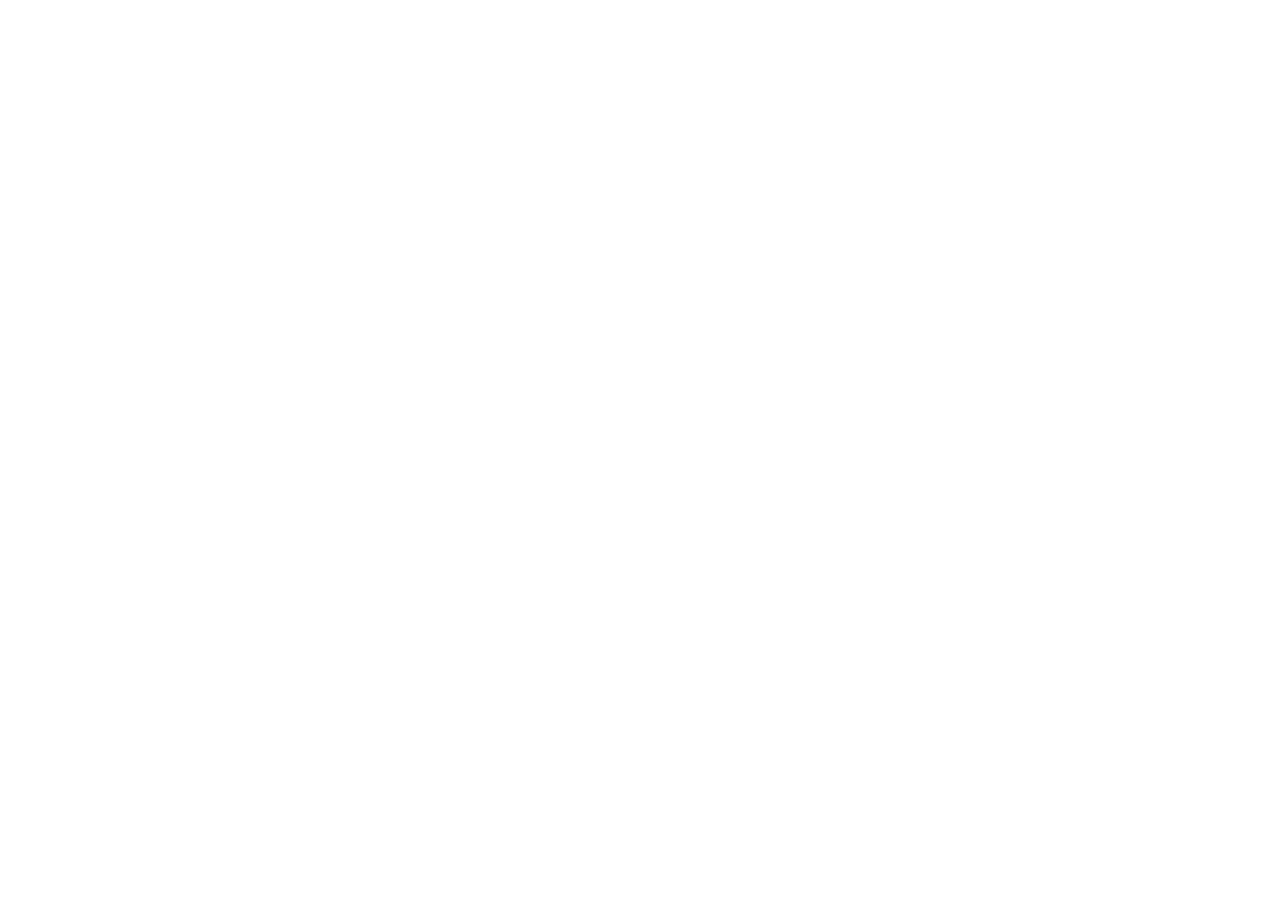
==== index.html @ 8ea15171 "Ajout squelette html" ====
<!DOCTYPE html>
<html lang="en">
<head>
    <meta charset="UTF-8">
    <meta http-equiv="X-UA-Compatible" content="IE=edge">
    <meta name="viewport" content="width=device-width, initial-scale=1.0">
    <title>Document</title>
</head>
<body>
    
</body>
</html>
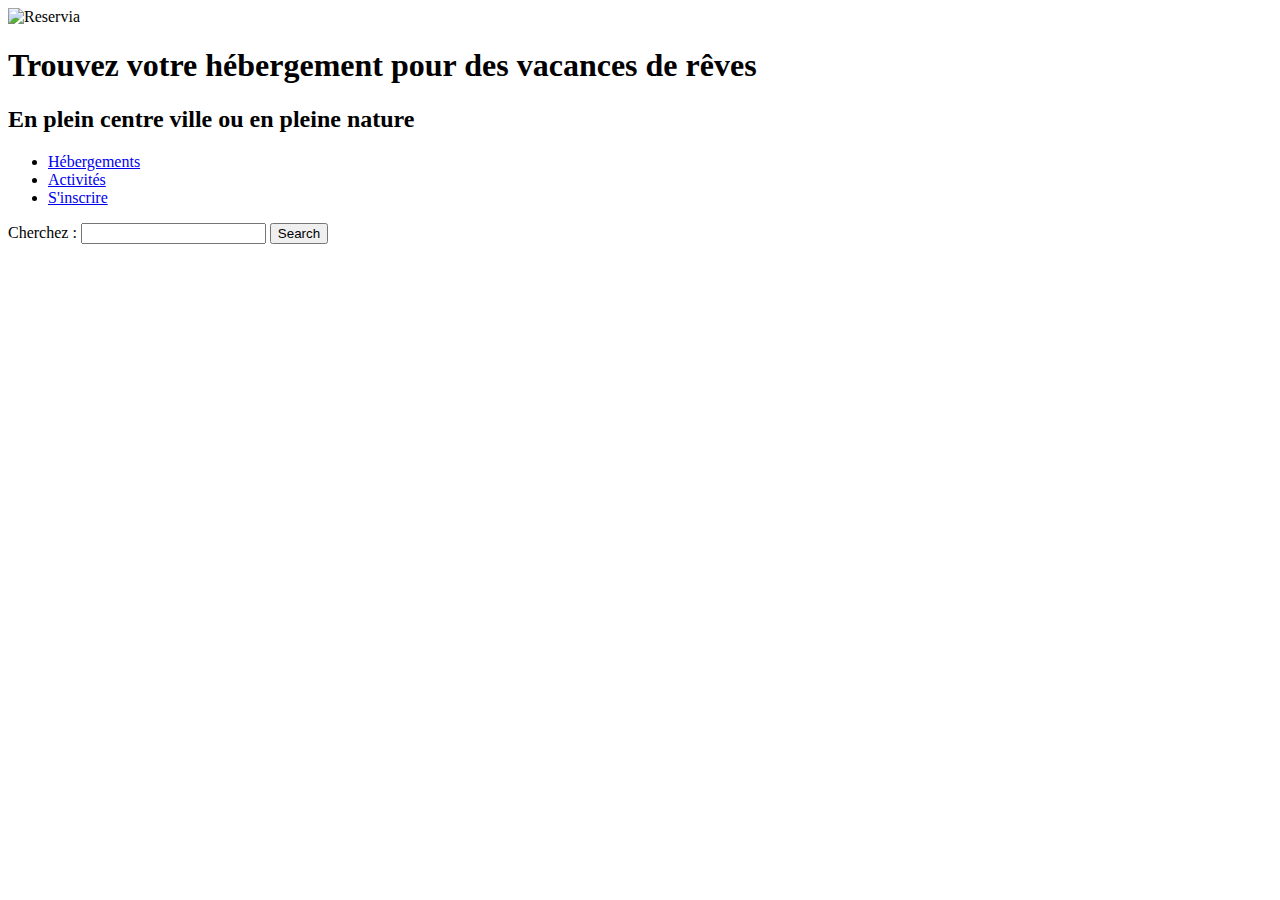
==== commit 345afbac: "Début html reservia" ====
--- a/index.html
+++ b/index.html
@@ -4,9 +4,30 @@
     <meta charset="UTF-8">
     <meta http-equiv="X-UA-Compatible" content="IE=edge">
     <meta name="viewport" content="width=device-width, initial-scale=1.0">
-    <title>Document</title>
+    <title>Reservia, des hébergements sur mesure !</title>
 </head>
 <body>
+    <div id="block page"></div>
+    <header>
+        <div id="logo"></div>
+        <img src="Reservia2.png" alt="Reservia" /></div>
+     <h1>Trouvez votre hébergement pour des vacances de rêves</h1>
     
+     <h2>En plein centre ville ou en pleine nature</h2> 
+    <nav>
+<ul>
+    <li><a href="#">Hébergements</a></li>
+    <li><a href="#">Activités</a></li>
+    <li><a href="#">S'inscrire</a></li>
+</ul>
+    </nav>
+    <label for="site-search">Cherchez :</label>
+<input type="search" id="site-search" name="q"
+       aria-label="rechercher dans le contenu du site">
+
+<button>Search</button>
+
+    </header>
+
 </body>
 </html>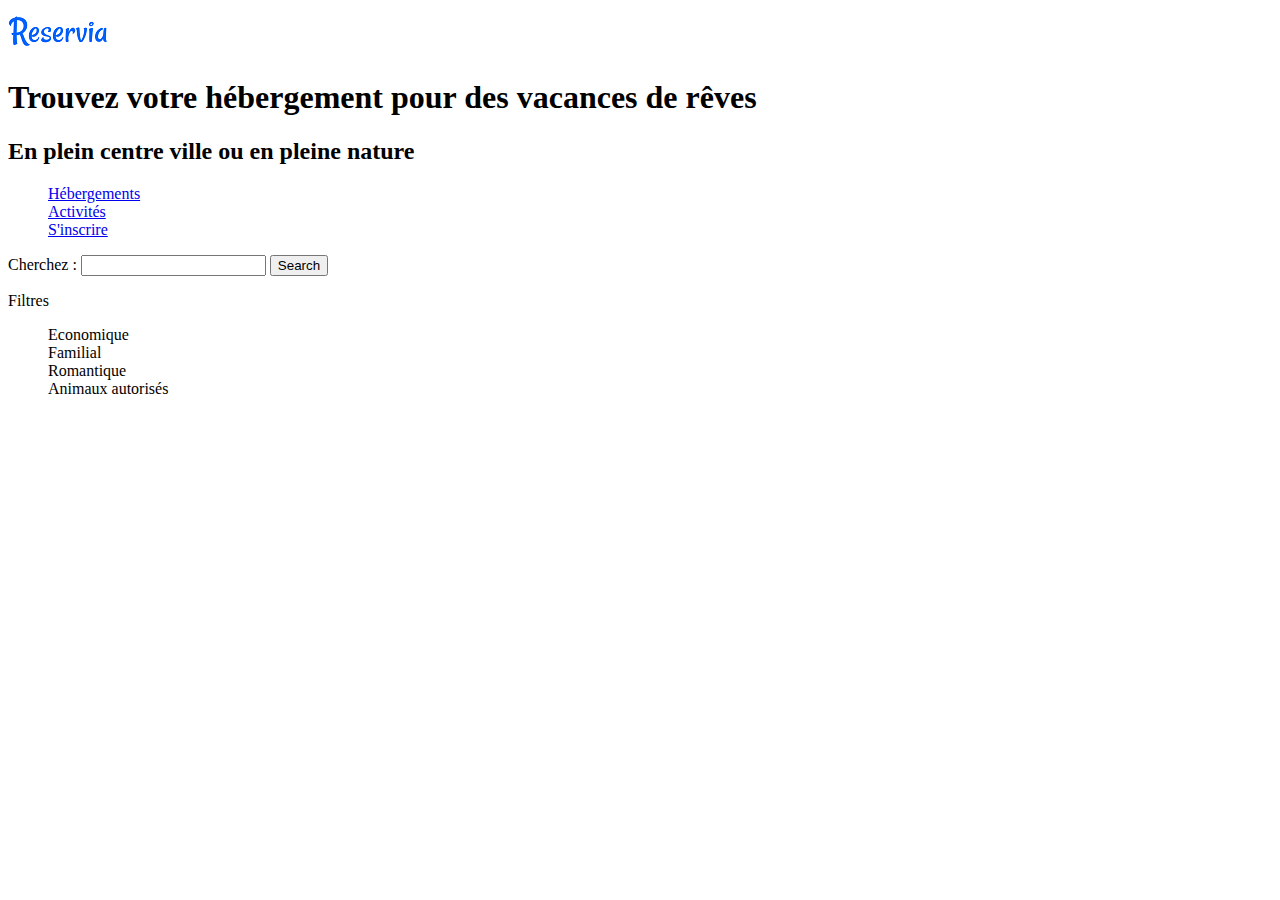
==== commit 35d66f4e: "Changement" ====
--- a/index.html
+++ b/index.html
@@ -4,12 +4,13 @@
     <meta charset="UTF-8">
     <meta http-equiv="X-UA-Compatible" content="IE=edge">
     <meta name="viewport" content="width=device-width, initial-scale=1.0">
+    <link rel="stylesheet" href="index.css" />
     <title>Reservia, des hébergements sur mesure !</title>
 </head>
 <body>
     <div id="block page"></div>
     <header>
-        <div id="logo"></div>
+        <div id="logo">
         <img src="Reservia2.png" alt="Reservia" /></div>
      <h1>Trouvez votre hébergement pour des vacances de rêves</h1>
     
@@ -20,12 +21,26 @@
     <li><a href="#">Activités</a></li>
     <li><a href="#">S'inscrire</a></li>
 </ul>
-    </nav>
+    <p></nav>
     <label for="site-search">Cherchez :</label>
 <input type="search" id="site-search" name="q"
        aria-label="rechercher dans le contenu du site">
+       <button>Search</button>
+    </nav></p>
+<div>
+<p><div id="filtres" >
 
-<button>Search</button>
+<p>Filtres 
+    <ul>
+        <li>Economique</li>
+        <li>Familial</li>
+        <li>Romantique</li>
+        <li>Animaux autorisés</li>
+    </ul>  
+
+
+
+
 
     </header>
 
--- a/index.css
+++ b/index.css
@@ -0,0 +1,3 @@
+ul {
+    list-style-type : none;
+  }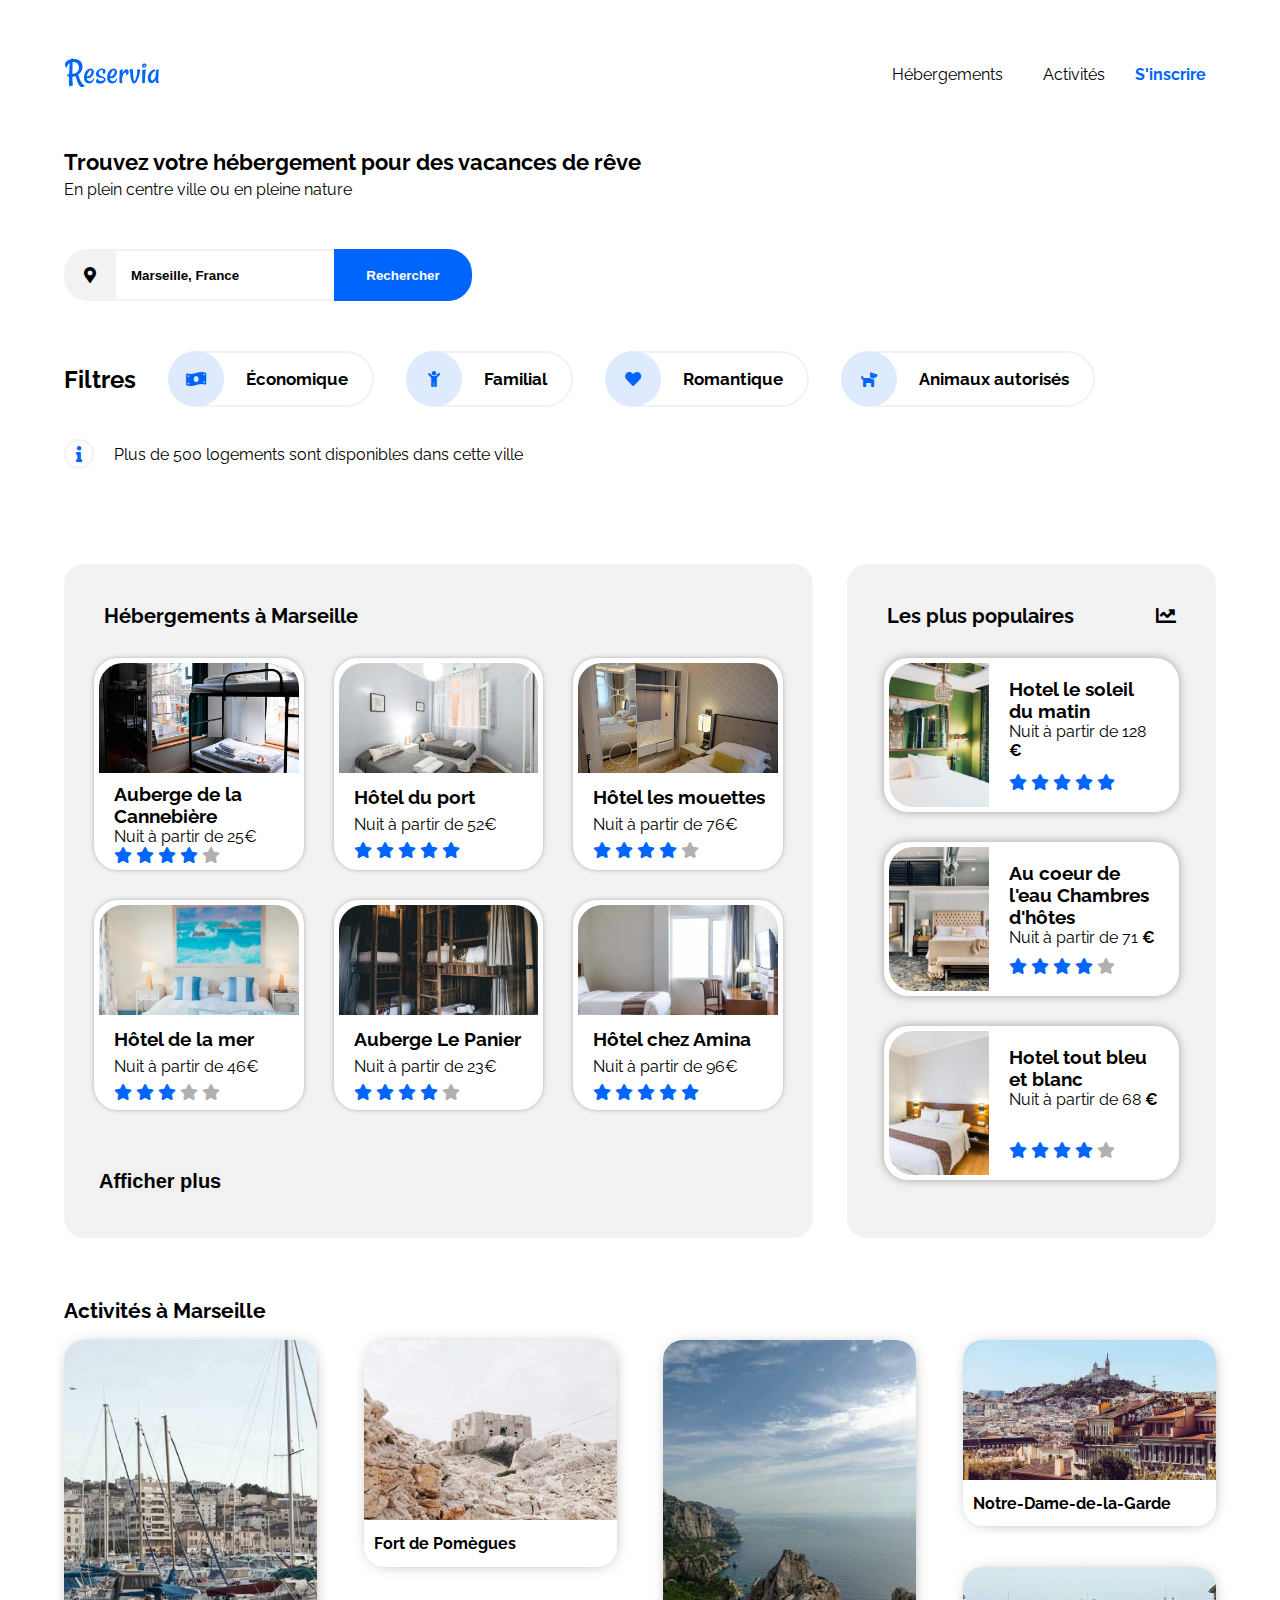
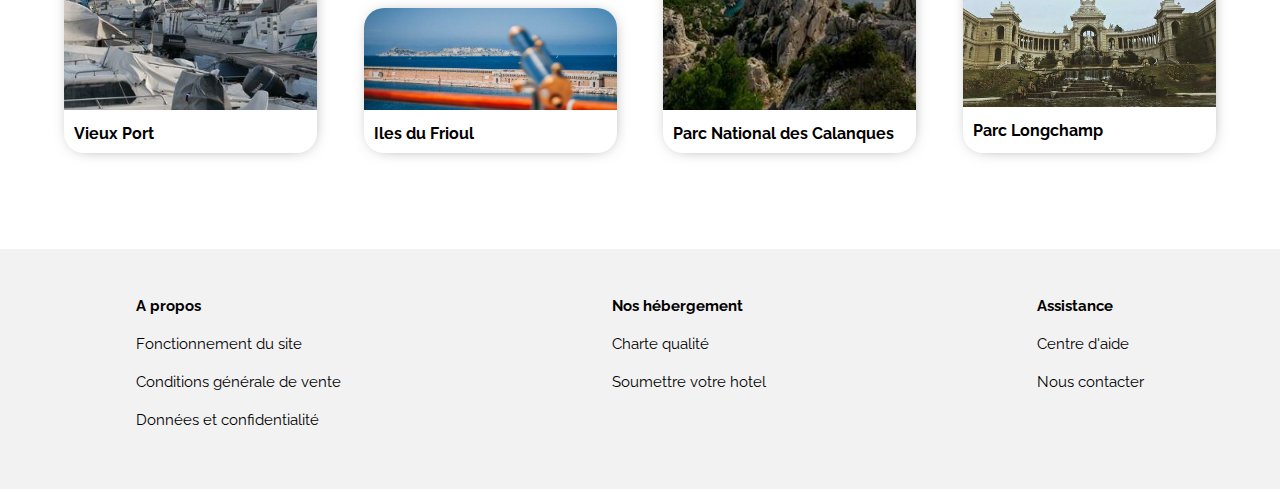
==== commit 84cbf580: "Final project" ====
--- a/index.html
+++ b/index.html
@@ -1,48 +1,327 @@
 <!DOCTYPE html>
 <html lang="en">
+
 <head>
-    <meta charset="UTF-8">
-    <meta http-equiv="X-UA-Compatible" content="IE=edge">
-    <meta name="viewport" content="width=device-width, initial-scale=1.0">
-    <link rel="stylesheet" href="index.css" />
+    <meta charset="UTF-8" />
+    <meta http-equiv="X-UA-Compatible" content="IE=edge" />
+    <meta name="viewport" content="width=device-width, initial-scale=1.0" />
+    <link rel="stylesheet" href="reservia.css" />
+    <link rel="stylesheet" href="https://cdnjs.cloudflare.com/ajax/libs/font-awesome/5.15.3/css/all.min.css" />
+    <link rel="stylesheet" href="https://fonts.googleapis.com/css2?family=Raleway:wght@400;700&display=swap" />
     <title>Reservia, des hébergements sur mesure !</title>
+    <!-- Des vacances de rêves, uniques, exceptionnelles-->
 </head>
+
 <body>
-    <div id="block page"></div>
-    <header>
-        <div id="logo">
-        <img src="Reservia2.png" alt="Reservia" /></div>
-     <h1>Trouvez votre hébergement pour des vacances de rêves</h1>
-    
-     <h2>En plein centre ville ou en pleine nature</h2> 
-    <nav>
-<ul>
-    <li><a href="#">Hébergements</a></li>
-    <li><a href="#">Activités</a></li>
-    <li><a href="#">S'inscrire</a></li>
-</ul>
-    <p></nav>
-    <label for="site-search">Cherchez :</label>
-<input type="search" id="site-search" name="q"
-       aria-label="rechercher dans le contenu du site">
-       <button>Search</button>
-    </nav></p>
-<div>
-<p><div id="filtres" >
-
-<p>Filtres 
-    <ul>
-        <li>Economique</li>
-        <li>Familial</li>
-        <li>Romantique</li>
-        <li>Animaux autorisés</li>
-    </ul>  
-
-
-
-
-
-    </header>
-
+    <div class="container">
+        <header>
+            <nav>
+                <div id="logo">
+                    <img src="images/logo/Reservia.svg" alt="Logo du site Reservia" />
+                </div>
+                <ul>
+                    <li><a class="nav-link" href="#hebergement-a-marseille">Hébergements</a></li>
+                    <li><a class="nav-link" href="#activities">Activités</a></li>
+                    <li><a class="nav-register" href="#">S'inscrire</a></li>
+                </ul>
+            </nav>
+            <div class="recherche">
+                <h1>Trouvez votre hébergement pour des vacances de rêve</h1>
+                <p class="pleincentre">En plein centre ville ou en pleine nature</p>
+
+                <form action="#" class="recherche-form">
+                    <i class="fas fa-map-marker-alt"></i>
+                    <input type="search" id="recherche-input" placeholder="Marseille, France" />
+                    <button type="submit">Rechercher</button>
+                    <div class="search-icon">
+                        <i class="fas fa-search"></i>
+                    </div>
+                </form>
+
+                <div class="filter">
+                    <h2>Filtres</h2>
+                    <!-- Economique -->
+                    <div class="filter-container">
+                        <div class="filter-icon">
+                            <i class="fas fa-money-bill-wave"></i>
+                        </div>
+                        <span class="filter-title">&#201;conomique</span>
+                    </div>
+                    <!-- Familial -->
+                    <div class="filter-container">
+                        <div class="filter-icon">
+                            <i class="fas fa-child"></i>
+                        </div>
+                        <span class="filter-title">Familial</span>
+                    </div>
+                    <!-- Romantique -->
+                    <div class="filter-container">
+                        <div class="filter-icon">
+                            <i class="fas fa-heart"></i>
+                        </div>
+                        <span class="filter-title">Romantique</span>
+                    </div>
+                    <!-- Animaux -->
+                    <div class="filter-container">
+                        <div class="filter-icon">
+                            <i class="fas fa-dog"></i>
+                        </div>
+                        <span class="filter-title">Animaux autorisés</span>
+                    </div>
+                </div>
+
+                <div class="info">
+                    <i class="fas fa-info"></i>
+                    <p>Plus de 500 logements sont disponibles dans cette ville</p>
+                </div>
+            </div>
+        </header>
+
+        <main>
+            <div class="tous-les-hotels">
+                <div class="hebergement-a-marseille" id="hebergement-a-marseille">
+                    <h2>Hébergements à Marseille</h2>
+                    <div class="hebergement-a-marseille-cartes">
+                        <a class="hebergement-a-marseille-carte-item" href="#">
+                            <img src="images/hebergements/4_small/marcus-loke-WQJvWU_HZFo-unsplash.jpg"
+                                alt="Auberge de la Cannebiere" />
+                            <div class="hebergement-a-marseille-contenu">
+                                <h3>Auberge de la Cannebière</h3>
+                                <p class="nuit">Nuit à partir de 25€</p>
+                                <div class="star">
+                                    <i class="fas fa-star"></i>
+                                    <i class="fas fa-star"></i>
+                                    <i class="fas fa-star"></i>
+                                    <i class="fas fa-star"></i>
+                                    <i class="fas fa-star star-grey"></i>
+                                </div>
+                            </div>
+                        </a>
+                        <a class="hebergement-a-marseille-carte-item" href="#">
+                            <img src="images/hebergements/4_small/fred-kleber-gTbaxaVLvsg-unsplash.jpg"
+                                alt="Hôtel du port" />
+                            <div class="hebergement-a-marseille-contenu">
+                                <h3>Hôtel du port</h3>
+                                <p class="nuit">Nuit à partir de 52€</p>
+                                <div class="star">
+                                    <i class="fas fa-star"></i>
+                                    <i class="fas fa-star"></i>
+                                    <i class="fas fa-star"></i>
+                                    <i class="fas fa-star"></i>
+                                    <i class="fas fa-star"></i>
+                                </div>
+                            </div>
+                        </a>
+                        <a class="hebergement-a-marseille-carte-item" href="#">
+                            <img src="images/hebergements/4_small/reisetopia-B8WIgxA_PFU-unsplash.jpg"
+                                alt="Hôtel les mouettes" />
+                            <div class="hebergement-a-marseille-contenu">
+                                <h3>Hôtel les mouettes</h3>
+                                <p class="nuit">Nuit à partir de 76€</p>
+                                <div class="star">
+                                    <i class="fas fa-star"></i>
+                                    <i class="fas fa-star"></i>
+                                    <i class="fas fa-star"></i>
+                                    <i class="fas fa-star"></i>
+                                    <i class="fas fa-star star-grey"></i>
+                                </div>
+                            </div>
+                        </a>
+                        <a class="hebergement-a-marseille-carte-item" href="#">
+                            <img src="images/hebergements/4_small/annie-spratt-Eg1qcIitAuA-unsplash.jpg"
+                                alt="Hôtel de la mer" />
+                            <div class="hebergement-a-marseille-contenu">
+                                <h3>Hôtel de la mer</h3>
+                                <p class="nuit">Nuit à partir de 46€</p>
+                                <div class="star">
+                                    <i class="fas fa-star"></i>
+                                    <i class="fas fa-star"></i>
+                                    <i class="fas fa-star"></i>
+                                    <i class="fas fa-star star-grey"></i>
+                                    <i class="fas fa-star star-grey"></i>
+                                </div>
+                            </div>
+                        </a>
+                        <a class="hebergement-a-marseille-carte-item" href="#">
+                            <img src="images/hebergements/4_small/nicate-lee-kT-ZyaiwBe0-unsplash.jpg"
+                                alt="Auberge Le Panier" />
+                            <div class="hebergement-a-marseille-contenu">
+                                <h3>Auberge Le Panier</h3>
+                                <p class="nuit">Nuit à partir de 23€</p>
+                                <div class="star">
+                                    <i class="fas fa-star"></i>
+                                    <i class="fas fa-star"></i>
+                                    <i class="fas fa-star"></i>
+                                    <i class="fas fa-star"></i>
+                                    <i class="fas fa-star star-grey"></i>
+                                </div>
+                            </div>
+                        </a>
+                        <a class="hebergement-a-marseille-carte-item" href="#">
+                            <img src="images/hebergements/4_small/febrian-zakaria-M6S1WvfW68A-unsplash.jpg"
+                                alt="Hôtel chez Amina" />
+                            <div class="hebergement-a-marseille-contenu">
+                                <h3>Hôtel chez Amina</h3>
+                                <p class="nuit">Nuit à partir de 96€</p>
+                                <div class="star">
+                                    <i class="fas fa-star"></i>
+                                    <i class="fas fa-star"></i>
+                                    <i class="fas fa-star"></i>
+                                    <i class="fas fa-star"></i>
+                                    <i class="fas fa-star"></i>
+                                </div>
+                            </div>
+                        </a>
+                    </div>
+                    <button class="affiche-plus" type="button">Afficher plus</button>
+                </div>
+
+                <div class="les-plus-populaires">
+                    <div class="les-plus-populaires-header">
+                        <h2>Les plus populaires</h2>
+                        <i class="fas fa-chart-line"></i>
+                    </div>
+
+                    <div class="les-plus-populaires-cartes">
+                        <a class="les-plus-populaires-carte-item" href="#">
+                            <img src="images/hebergements/4_small/emile-guillemot-Bj_rcSC5XfE-unsplash.jpg"
+                                alt="Hôtel Le soleil du matin" />
+                            <div class="les-plus-populaires-carte-contenu">
+                                <div class="les-plus-populaires-carte-item-header">
+                                    <h3>Hotel le soleil du matin</h3>
+                                    <p>Nuit à partir de 128 <strong>€</strong></p>
+                                </div>
+                                <div class="star">
+                                    <i class="fas fa-star"></i>
+                                    <i class="fas fa-star"></i>
+                                    <i class="fas fa-star"></i>
+                                    <i class="fas fa-star"></i>
+                                    <i class="fas fa-star"></i>
+                                </div>
+                            </div>
+                        </a>
+
+                        <a class="les-plus-populaires-carte-item" href="#">
+                            <img src="images/hebergements/4_small/aw-creative-VGs8z60yT2c-unsplash.jpg"
+                                alt="Au coeur de leau chambres d'hotes" />
+                            <div class="les-plus-populaires-carte-contenu">
+                                <div class="les-plus-populaires-carte-item-header">
+                                    <h3>Au coeur de l'eau Chambres d'hôtes</h3>
+                                    <p>Nuit à partir de 71 <strong>€</strong></p>
+                                </div>
+                                <div class="star">
+                                    <i class="fas fa-star"></i>
+                                    <i class="fas fa-star"></i>
+                                    <i class="fas fa-star"></i>
+                                    <i class="fas fa-star"></i>
+                                    <i class="fas fa-star star-grey"></i>
+                                </div>
+                            </div>
+                        </a>
+
+                        <a class="les-plus-populaires-carte-item" href="#">
+                            <img src="images/hebergements/4_small/febrian-zakaria-sjvU0THccQA-unsplash.jpg"
+                                alt="Hotel tout bleu et blanc" />
+                            <div class="les-plus-populaires-carte-contenu">
+                                <div class="les-plus-populaires-carte-item-header">
+                                    <h3>Hotel tout bleu et blanc</h3>
+                                    <p>Nuit à partir de 68 <strong>€</strong></p>
+                                </div>
+                                <div class="star">
+                                    <i class="fas fa-star"></i>
+                                    <i class="fas fa-star"></i>
+                                    <i class="fas fa-star"></i>
+                                    <i class="fas fa-star"></i>
+                                    <i class="fas fa-star star-grey"></i>
+                                </div>
+                            </div>
+                        </a>
+                    </div>
+                </div>
+            </div>
+
+            <section id="activities" class="activities">
+                <div class="title-activities">
+                    <h2>Activités à Marseille</h2>
+                </div>
+                <div class="marseille-activities">
+                    <a href="#" class="vp">
+                        <div class="vieux-port">
+                            <img src="images/activites/4_small/reno-laithienne-QUgJhdY5Fyk-unsplash.jpg"
+                                alt="Vieux Port" />
+                            <h4>Vieux Port</h4>
+                        </div>
+                    </a>
+                    <div class="pomegues-frioul">
+                        <a href="#" class="po">
+                            <div class="pomegues">
+                                <img src="images/activites/4_small/paul-hermann-QFTrLdQIRhI-unsplash.jpg"
+                                    alt="Fort de Pomègues" />
+                                <h4>Fort de Pomègues</h4>
+                            </div>
+                        </a>
+                        <a href="#" class="fri">
+                            <div class="frioul">
+                                <img src="images/activites/4_small/kevin-hikari-rV_Qd1l-VXg-unsplash.jpg"
+                                    alt="Iles du Frioul" />
+                                <h4>Iles du Frioul</h4>
+                            </div>
+                        </a>
+                    </div>
+                    <a href="#" class="cal">
+                        <div class="calanques">
+                            <img src="images/activites/4_small/kilyan-sockalingum-NR8-cBCN3aI-unsplash.jpg"
+                                alt="Parc National des Calanques" />
+                            <h4>Parc National des Calanques</h4>
+                        </div>
+                    </a>
+                    <div class="notredame-longchamp">
+                        <a href="#" class="nd">
+                            <div class="notredame">
+                                <img src="images/activites/4_small/florian-wehde-xW9e8gdotxI-unsplash.jpg"
+                                    alt="Notre-Dame-de-la-Garde" />
+                                <h4>Notre-Dame-de-la-Garde</h4>
+                            </div>
+                        </a>
+                        <a href="#" class="lo">
+                            <div class="longchamp">
+                                <img src="images/activites/4_small/lena-paulin-wH2-EJoDcV0-unsplash.jpg"
+                                    alt="Parc Longchamp" />
+                                <h4>Parc Longchamp</h4>
+                            </div>
+                        </a>
+                    </div>
+                </div>
+            </section>
+        </main>
+    </div>
+
+    <footer>
+        <div class="footer-item">
+            <h3>A propos</h3>
+            <ul>
+                <li><a href="#">Fonctionnement du site</a></li>
+                <li><a href="#">Conditions générale de vente</a></li>
+                <li><a href="#">Données et confidentialité</a></li>
+            </ul>
+        </div>
+
+        <div class="footer-item">
+            <h3>Nos hébergement</h3>
+            <ul>
+                <li><a href="#">Charte qualité</a></li>
+                <li><a href="#">Soumettre votre hotel</a></li>
+            </ul>
+        </div>
+
+        <div class="footer-item">
+            <h3>Assistance</h3>
+            <ul>
+                <li><a href="#">Centre d'aide</a></li>
+                <li><a href="#">Nous contacter</a></li>
+            </ul>
+        </div>
+    </footer>
 </body>
+
 </html>--- a/reservia.css
+++ b/reservia.css
@@ -0,0 +1,831 @@
+/* global */
+
+* {
+  margin: 0;
+  padding: 0;
+  box-sizing: border-box;
+}
+
+body {
+  font-family: 'Raleway', sans-serif;
+}
+
+a {
+  /* elever le soulignement */
+  text-decoration: none;
+  color: black;
+}
+
+ul {
+  list-style: none;
+}
+
+::placeholder {
+  color: black;
+  font-weight: bold;
+  opacity: 1;
+}
+
+.container {
+  display: flex;
+  flex-direction: column;
+  justify-content: center;
+  margin: 0 5%;
+}
+
+/* Navigation */
+
+nav {
+  display: flex;
+  flex-direction: row;
+  justify-content: space-between;
+  align-items: center;
+  flex-wrap: wrap;
+  padding-top: 50px;
+  padding-bottom: 50px;
+}
+
+nav ul {
+  display: flex;
+  flex-direction: row;
+  list-style: none;
+}
+
+.nav-link {
+  padding: 50px 20px 0px 20px;
+}
+
+.nav-register {
+  padding: 10px 10px 10px 10px;
+  font-weight: bold;
+  color: #0065fc;
+}
+
+.nav-link:hover {
+  color: #0065fc;
+  border-top: 2px solid #0065fc;
+}
+
+/*formulaire*/
+
+.search-icon {
+  display: none;
+}
+
+.recherche h1 {
+  font-size: 22px;
+  padding-bottom: 5px;
+}
+
+.recherche p {
+  font-size: 16px;
+  padding-bottom: 50px;
+}
+
+.recherche-form {
+  display: flex;
+  flex-direction: row;
+  flex-wrap: nowrap;
+  padding-bottom: 50px;
+}
+
+.recherche-form i {
+  display: flex;
+  align-items: center;
+  justify-content: center;
+  min-height: 52px;
+  min-width: 52px;
+  border-radius: 1.5rem 0 0 1.5rem;
+  background-color: #f2f2f2;
+}
+
+.recherche-form input {
+  border-left: 0;
+  border-right: 0;
+  border-top: 2px solid #f2f2f2;
+  border-bottom: 2px solid #f2f2f2;
+  padding-left: 15px;
+  width: 218px;
+}
+
+.recherche-form button {
+  border-radius: 0 1.5rem 1.5rem 0;
+  border: none;
+  font-weight: bold;
+  background-color: #0065fc;
+  color: white;
+  padding: 0px 20px 0px 20px;
+  width: 138px;
+}
+
+/* Filtres */
+
+.filter {
+  display: flex;
+  flex-flow: row wrap;
+  /* = flex-direction + flex-wrap */
+  padding-bottom: 1rem;
+}
+
+.filter h2 {
+  margin: 0 2rem 1rem 0;
+  display: flex;
+  align-items: center;
+}
+
+.filter-container {
+  display: flex;
+  align-items: center;
+  flex-wrap: nowrap;
+  margin-right: 2rem;
+  border: 2px solid #F2F2F2;
+  border-radius: 2rem;
+  margin-bottom: 1rem;
+  font-weight: bold;
+  background-color: white;
+  cursor: pointer;
+}
+
+.filter-container:hover {
+  background-color: #F2F2F2;
+  transform: scale(1.05);
+}
+
+.filter-icon {
+  background-color: #DEEBFF;
+  border-radius: 100%;
+  width: 3rem;
+  height: 3rem;
+  min-height: 3.5rem;
+  min-width: 3.5rem;
+  display: flex;
+  align-items: center;
+  justify-content: center;
+  margin: -2px;
+}
+
+.filter i {
+  color: #0065FC;
+}
+
+.filter-title {
+  margin: 0 1.5rem;
+  font-size: 17px;
+}
+
+/*info*/
+
+.info {
+  display: flex;
+  flex-direction: row;
+  flex-wrap: nowrap;
+  padding-bottom: 50px;
+  align-items: baseline;
+}
+
+.info i {
+  display: flex;
+  justify-content: center;
+  align-items: center;
+  border: 2px solid #f2f2f2;
+  min-height: 30px;
+  min-width: 30px;
+  border-radius: 50%;
+  color: #0065fc;
+}
+
+.info p {
+  padding-left: 20px;
+}
+
+/*footer*/
+
+footer {
+  display: flex;
+  flex-direction: row;
+  justify-content: space-around;
+  background-color: #f2f2f2;
+  margin-top: 6rem;
+  height: 15rem;
+}
+
+.footer-item h3 {
+  font-size: 15px;
+  padding-top: 3rem;
+}
+
+.footer-item li {
+  padding-top: 20px;
+  font-size: 15px;
+  list-style: none;
+}
+
+/*tourisme a marseille*/
+
+.tous-les-hotels {
+  display: flex;
+  flex-direction: row;
+  justify-content: space-between;
+}
+
+/*repartition des conteneur*/
+
+.hebergement-a-marseille {
+  flex-basis: 65%;
+  background-color: #f2f2f2;
+  border-radius: 20px;
+}
+
+.les-plus-populaires {
+  flex-basis: 32%;
+  background-color: #f2f2f2;
+  border-radius: 20px;
+}
+
+/* hébergements à marseille */
+
+.hebergement-a-marseille h2 {
+  font-size: 20px;
+  padding: 40px 0px 30px 40px;
+}
+
+.hebergement-a-marseille-cartes {
+  display: grid;
+  grid-template-columns: repeat(3, 1fr);
+  grid-template-rows: auto;
+  grid-gap: 30px;
+  width: 92%;
+  margin: 0 auto;
+}
+
+.hebergement-a-marseille-carte-item {
+  display: flex;
+  flex-direction: column;
+  min-height: 100%;
+  background-color: white;
+  box-shadow: 0px 0px 5px #b1b1b1;
+  border-radius: 1.5rem;
+  padding: 5px;
+}
+
+.hebergement-a-marseille-carte-item img {
+  height: 110px;
+  object-fit: cover;
+  border-radius: 1.5rem 1.5rem 0 0;
+}
+
+.hebergement-a-marseille-contenu {
+  display: flex;
+  flex-direction: column;
+  justify-content: space-around;
+  min-height: 90px;
+  padding: 10px 0 0 15px;
+}
+
+.affiche-plus {
+  margin: 60px 0px 45px 35px;
+  border: none;
+  font-size: 20px;
+  font-weight: bold;
+}
+
+/* Les plus populaires */
+
+.les-plus-populaires-header {
+  /*on fait du flex, on met en ligne ,on space-between*/
+  display: flex;
+  justify-content: space-between;
+  align-items: center;
+  flex-direction: row;
+  padding: 40px 40px 10px 40px;
+}
+
+.les-plus-populaires-header h2 {
+  font-size: 20px;
+}
+
+.les-plus-populaires-header i {
+  font-size: 20px;
+}
+
+.les-plus-populaires-cartes {
+  /* display grid ; grid-template-columns: ;  grid-template-rows: ; grid-gap: ;*/
+  display: grid;
+  grid-template-columns: 1fr;
+  grid-template-rows: auto;
+  /* il y a autant de cartes que de ligne*/
+  grid-gap: 30px;
+  width: 80%;
+  margin: auto;
+  /* cela va nous servir à centrer les cartes au milieu sans valeur en dure*/
+  padding-top: 20px;
+}
+
+.les-plus-populaires-carte-item {
+  /* display flex, on met en ligne   box-shadow background-color ; borderradius */
+  display: flex;
+  flex-direction: row;
+  box-shadow: 0px 0px 10px #a1a1a1;
+  border-radius: 1.5rem 1.5rem 1.5rem 1.5rem;
+  background-color: white;
+  padding: 5px;
+}
+
+.les-plus-populaires-carte-item img {
+  height: 9rem;
+  max-width: 35%;
+  min-width: 35%;
+  object-fit: cover;
+  /* evite que les images ne s'écrase */
+  border-radius: 1.5rem 0px 0px 1.5rem;
+}
+
+.les-plus-populaires-carte-item-header {
+  display: flex;
+  flex-direction: column;
+}
+
+.les-plus-populaires-carte-contenu {
+  /* flex; column; space-between*/
+  display: flex;
+  flex-direction: column;
+  justify-content: space-between;
+  padding: 15px 15px 15px 20px;
+}
+
+/* Stars */
+
+.fa-star {
+  color: #0065fc;
+}
+
+.star-grey {
+  color: #b1b1b1;
+}
+
+/* Activités */
+
+.title-activities {
+  margin-top: 60px;
+}
+
+.marseille-activities {
+  display: flex;
+  justify-content: space-between;
+}
+
+.marseille-activities .vp {
+  text-decoration-line: none;
+  color: black;
+  width: 22%;
+  border-radius: 20px;
+  box-shadow: 1px 1px 17px -9px rgb(0 0 0 / 75%);
+  border: 0px solid #F2F2F2;
+}
+
+.marseille-activities h4 {
+  padding: 10px;
+}
+
+.vieux-port img {
+  width: 100%;
+  height: 370px;
+  object-fit: cover;
+  border-radius: 20px 20px 0 0;
+}
+
+.pomegues-frioul {
+  width: 22%;
+  display: flex;
+  flex-direction: column;
+  justify-content: space-between;
+}
+
+.pomegues-frioul .po {
+  width: 100%;
+  height: 55%;
+  text-decoration-line: none;
+  color: black;
+  border-radius: 20px;
+  box-shadow: 1px 1px 17px -9px rgb(0 0 0 / 75%);
+  border: 0px solid #F2F2F2;
+}
+
+.pomegues {
+  height: 100%;
+}
+
+.pomegues-frioul .fri {
+  width: 100%;
+  height: 35%;
+  text-decoration-line: none;
+  color: black;
+  border-radius: 20px;
+  box-shadow: 1px 1px 17px -9px rgb(0 0 0 / 75%);
+  border: 0px solid #F2F2F2;
+}
+
+.frioul {
+  height: 100%;
+}
+
+.pomegues img {
+  width: 100%;
+  height: 180px;
+  object-fit: cover;
+  border-radius: 20px 20px 0 0;
+}
+
+.frioul img {
+  width: 100%;
+  height: 102px;
+  object-fit: cover;
+  border-radius: 20px 20px 0 0;
+}
+
+.cal {
+  width: 22%;
+  text-decoration-line: none;
+  color: black;
+  border-radius: 20px;
+  box-shadow: 1px 1px 17px -9px rgb(0 0 0 / 75%);
+  border: 0px solid #F2F2F2;
+}
+
+.calanques img {
+  width: 100%;
+  height: 370px;
+  object-fit: cover;
+  border-radius: 20px 20px 0 0;
+}
+
+.notredame-longchamp {
+  width: 22%;
+  display: flex;
+  flex-direction: column;
+  justify-content: space-between;
+}
+
+.notredame-longchamp .nd {
+  width: 100%;
+  height: 45%;
+  text-decoration-line: none;
+  color: black;
+  border-radius: 20px;
+  box-shadow: 1px 1px 17px -9px rgb(0 0 0 / 75%);
+  border: 0px solid #F2F2F2;
+}
+
+.notredame {
+  height: 100%;
+}
+
+.notredame-longchamp .lo {
+  width: 100%;
+  height: 45%;
+  text-decoration-line: none;
+  color: black;
+  border-radius: 20px;
+  box-shadow: 1px 1px 17px -9px rgb(0 0 0 / 75%);
+  border: 0px solid #F2F2F2;
+}
+
+.longchamp {
+  height: 100%;
+}
+
+.notredame img {
+  width: 100%;
+  height: 140px;
+  object-fit: cover;
+  border-radius: 20px 20px 0 0;
+}
+
+.longchamp img {
+  width: 100%;
+  height: 140px;
+  object-fit: cover;
+  border-radius: 20px 20px 0 0;
+}
+
+.title-activities h2 {
+  padding-bottom: 17px;
+  font-size: 21px;
+}
+
+/* Ecran Iphone 8 */
+
+@media screen and (min-width: 375px) and (max-width: 767px) {
+  .container {
+    margin: unset;
+  }
+  /* Header */
+  .recherche {
+    margin: 31px;
+  }
+  nav img {
+    padding: 1.5rem 1.5rem;
+  }
+  nav {
+    padding: unset;
+    position: relative;
+    display: block;
+    padding-bottom: 1rem;
+  }
+  nav li:last-child {
+    position: absolute;
+    top: 2.6rem;
+    right: 1.2rem;
+  }
+  nav ul {
+    justify-content: space-around;
+  }
+  .nav-link:nth-child(1), .nav-link:nth-child(2) {
+    border-top: none;
+    border-bottom: 2px solid #F2F2F2;
+  }
+  .nav-link:hover {
+    border-top: none;
+    border-bottom: 2px solid #0065FC;
+  }
+  .nav-link {
+    padding: 1rem 3.14rem;
+  }
+  .nav-register {
+    padding-left: unset;
+    font-weight: bold;
+    color: #0065FC;
+  }
+  .recherche h1 {
+    font-size: 1.4rem;
+    padding-bottom: 0.8rem;
+  }
+  .recherche p {
+    padding-bottom: 1.5rem;
+  }
+  .search-icon {
+    display: flex;
+    border-top: 2px solid #f2f2f2;
+    border-top-right-radius: 1.5rem;
+    border-bottom: 2px solid #f2f2f2;
+    border-bottom-right-radius: 1.5rem;
+  }
+  .search-icon i {
+    color: white;
+    background-color: #0065FC;
+    height: 4rem;
+    width: 4rem;
+    font-size: 15px;
+    font-weight: bold;
+    border-radius: 1.5rem;
+    border: none;
+    display: flex;
+    align-items: center;
+    justify-content: center;
+  }
+  .recherche-form button {
+    display: none;
+  }
+  .info {
+    margin: 0 0 2rem 1rem;
+  }
+  .filter h2 {
+    width: 100%;
+  }
+  .filter-title {
+    margin: 0 1rem;
+  }
+  .filter-container {
+    margin-right: 1rem;
+  }
+  /* Hébergement */
+  .tous-les-hotels {
+    grid-template-columns: unset;
+    display: flex;
+    flex-flow: column nowrap;
+    justify-content: space-between;
+    gap: 1rem;
+  }
+  .hebergement-a-marseille {
+    background-color: unset;
+  }
+  .hebergement-a-marseille, .les-plus-populaires {
+    border-radius: unset;
+    padding: 2rem 1rem;
+  }
+  .hebergement-a-marseille h2 {
+    font-size: 1.5rem;
+  }
+  .hebergement-a-marseille-cartes {
+    display: flex;
+    flex-flow: column nowrap;
+  }
+  /* Populaires */
+  .les-plus-populaires {
+    order: -1;
+  }
+  .les-plus-populaires-carte-contenu {
+    padding: 0.5rem 1rem 0.5rem 1.6rem;
+  }
+  /* Activites */
+  .marseille-activities {
+    flex-direction: column;
+    height: 100%;
+    align-items: center;
+  }
+  .title-activities {
+    margin: 0 0 0 18px;
+  }
+  .marseille-activities .vp {
+    width: 90%;
+    margin-bottom: 25px;
+  }
+  .pomegues-frioul {
+    width: 90%;
+    margin-bottom: 25px;
+  }
+  .po {
+    margin-bottom: 25px;
+  }
+  .cal {
+    width: 90%;
+    margin-bottom: 25px;
+  }
+  .notredame-longchamp {
+    width: 90%;
+    margin-bottom: 25px;
+  }
+  .nd {
+    margin-bottom: 25px;
+  }
+  .marseille-activities img {
+    height: 35vw;
+  }
+  .marseille-activities h4 {
+    padding-left: 10px;
+  }
+  /* Footer */
+  footer {
+    flex-direction: column;
+    margin-top: 3rem;
+    padding: 0 4% 12% 4%;
+    height: auto;
+  }
+}
+
+/* Ecran Tablette */
+
+@media screen and (min-width: 768px) and (max-width: 1279px) {
+  .container {
+    margin: unset;
+  }
+  /* Header */
+  .recherche {
+    margin: 31px;
+  }
+  nav img {
+    padding: 1.5rem 1.5rem;
+  }
+  nav {
+    padding: unset;
+    position: relative;
+    display: block;
+    padding-bottom: 1rem;
+  }
+  nav li:last-child {
+    position: absolute;
+    top: 2.6rem;
+    right: 2rem;
+  }
+  nav ul {
+    justify-content: space-around;
+  }
+  .nav-link:nth-child(1), .nav-link:nth-child(2) {
+    border-top: none;
+    border-bottom: 2px solid #F2F2F2;
+  }
+  .nav-link:hover {
+    border-top: none;
+    border-bottom: 2px solid #0065FC;
+  }
+  .nav-link {
+    padding: 1rem 9.28rem;
+  }
+  .nav-register {
+    padding-left: unset;
+    font-weight: bold;
+    color: #0065FC;
+  }
+  .recherche h1 {
+    font-size: 1.4rem;
+    padding-bottom: 0.8rem;
+  }
+  .recherche p {
+    padding-bottom: 1.5rem;
+  }
+  .filter h2 {
+    width: 100%;
+  }
+  .filter-title {
+    margin: 0 1rem;
+  }
+  .filter-container {
+    margin-right: 15%;
+  }
+  /* Hébergement */
+  .tous-les-hotels {
+    grid-template-columns: unset;
+    display: flex;
+    flex-flow: column nowrap;
+    justify-content: space-between;
+    gap: unset;
+  }
+  .hebergement-a-marseille {
+    border-radius: 0 0 1.5rem 1.5rem;
+  }
+  .les-plus-populaires {
+    order: -1;
+    border-radius: 1.5rem 1.5rem 0 0;
+  }
+  .les-plus-populaires-cartes {
+    display: grid;
+    /* Défini en grille */
+    column-gap: 2rem;
+    /* Espace entre deux colonnes */
+    grid-template-columns: repeat(3, 1fr);
+    /* Proportion du tableau */
+    grid-row-gap: 2rem;
+    /* Espace entre deux lignes*/
+    margin-bottom: 40px;
+  }
+  .les-plus-populaires-carte-item {
+    display: flex;
+    flex-direction: row;
+    box-shadow: 0px 0px 10px #a1a1a1;
+    border-radius: 1.5rem;
+    padding: 0.2rem;
+    background-color: white;
+  }
+  .les-plus-populaires-carte-item img {
+    height: 10rem;
+    object-fit: cover;
+    /* Permet d'ajuster l'image pour conserver ses proportions */
+    max-width: 100%;
+    width: 100%;
+    border-radius: 1.5rem 1.5rem 0 0;
+  }
+  .les-plus-populaires-carte-contenu {
+    display: flex;
+    flex-direction: column;
+    justify-content: space-around;
+    min-height: 90px;
+    padding: 0 0 0 15px;
+    height: 7rem;
+  }
+  .les-plus-populaires-carte-item {
+    display: unset;
+    align-items: unset;
+    height: unset;
+    overflow: unset;
+  }
+  .populaire-white-place {
+    display: unset;
+  }
+  #activities {
+    width: 100%;
+  }
+  .title-activities h2 {
+    padding-bottom: 17px;
+    padding-left: 40px;
+    font-size: 21px;
+  }
+  .marseille-activities {
+    display: flex;
+    flex-direction: column;
+    align-items: center;
+  }
+  .marseille-activities img {
+    height: 35vw;
+  }
+  .marseille-activities .vp {
+    width: 95%;
+    margin-bottom: 20px;
+  }
+  .pomegues-frioul {
+    width: 95%;
+    margin-bottom: 20px;
+  }
+  .po {
+    margin-bottom: 20px;
+  }
+  .cal {
+    width: 95%;
+    margin-bottom: 20px;
+  }
+  .notredame-longchamp {
+    width: 95%;
+  }
+  .nd {
+    margin-bottom: 20px;
+  }
+}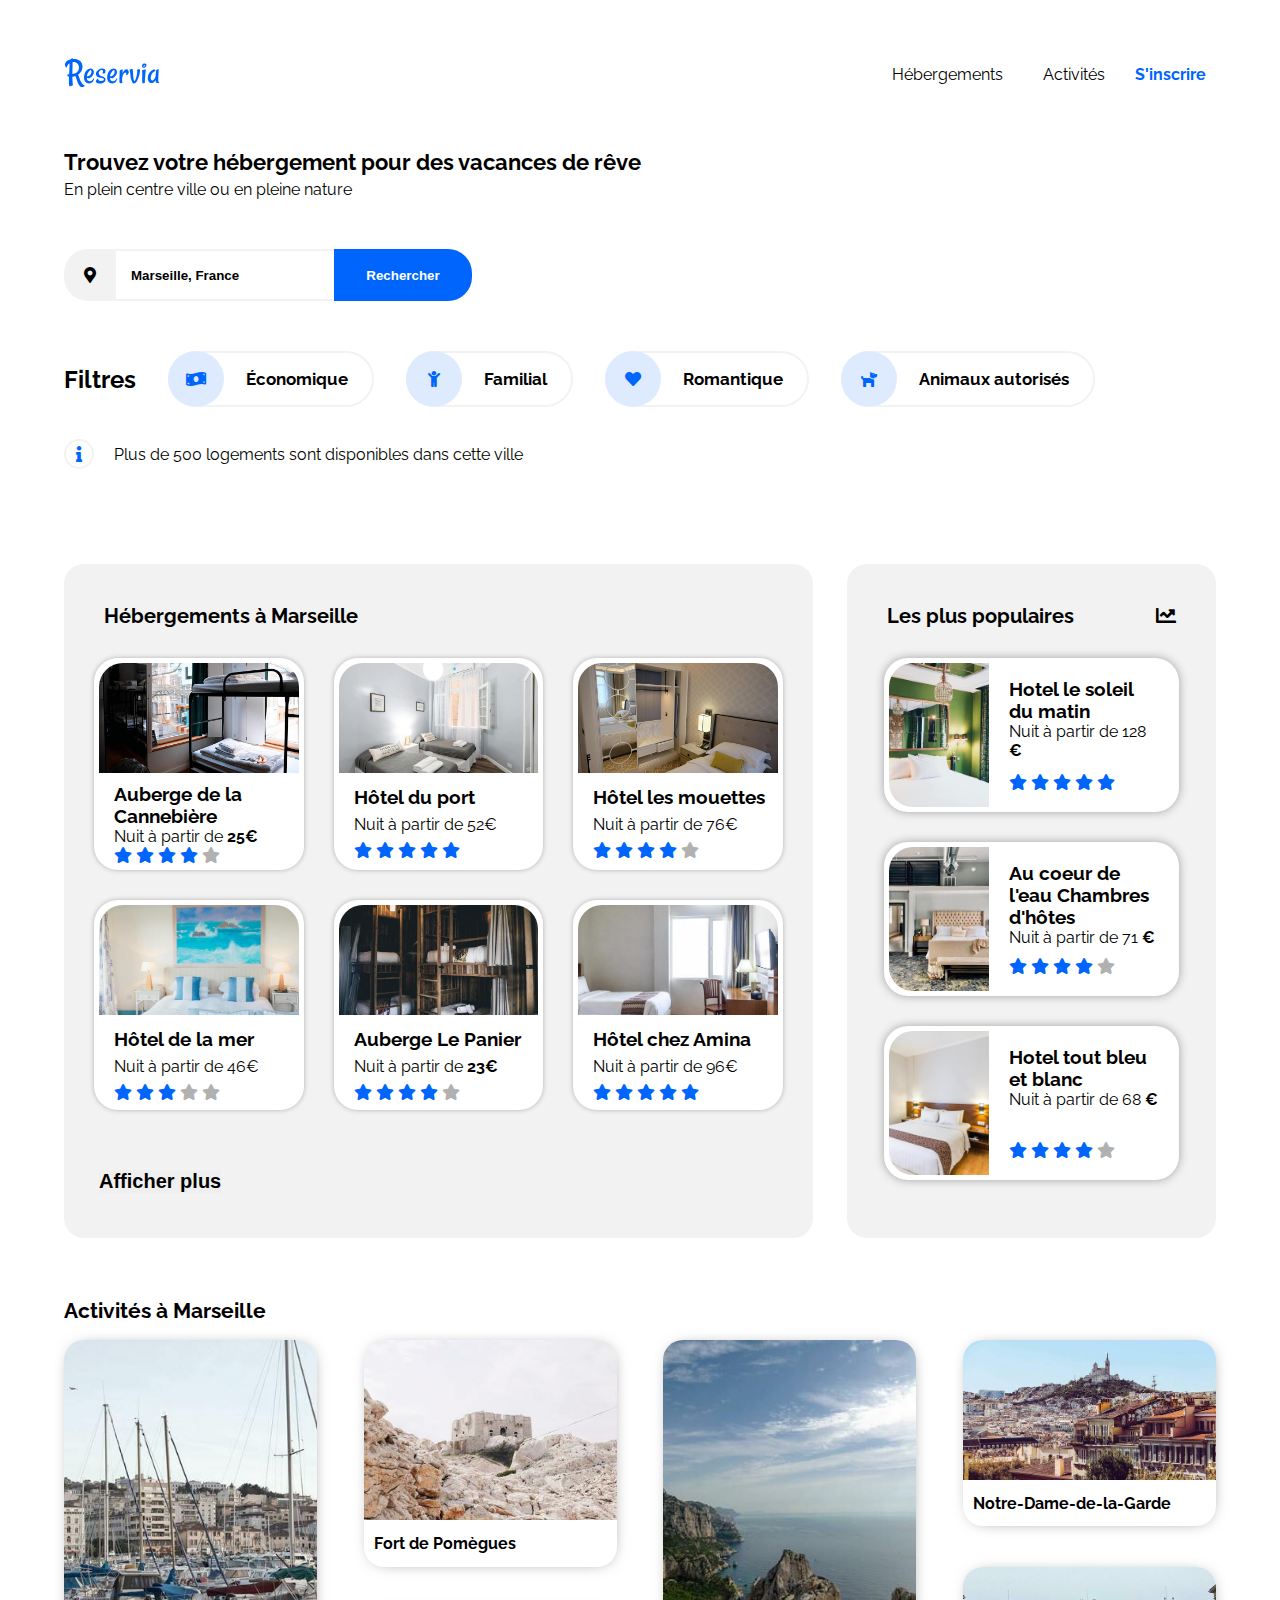
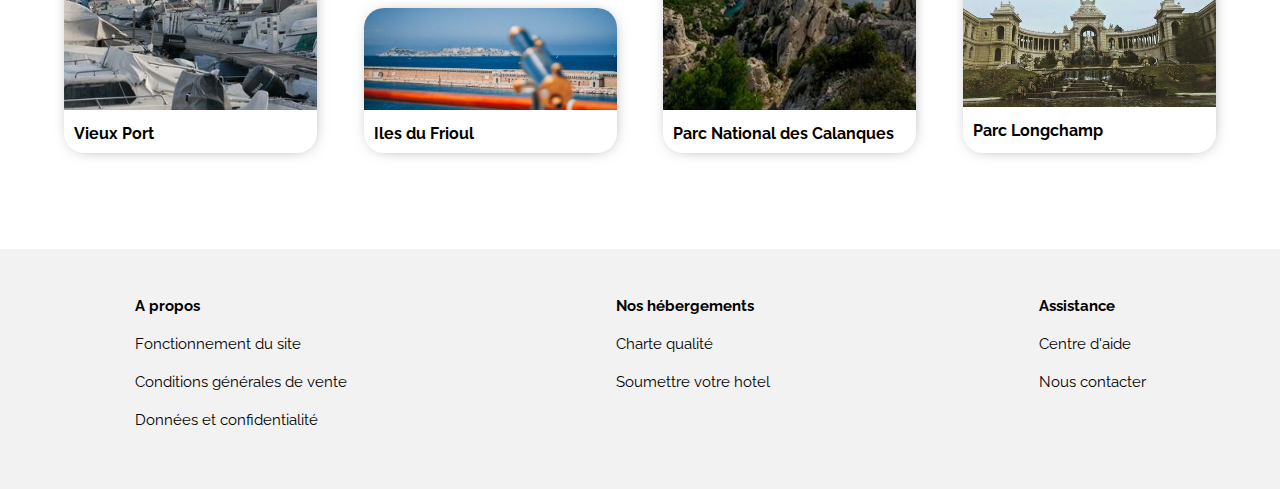
==== commit b1ae0da2: "Final project" ====
--- a/index.html
+++ b/index.html
@@ -87,7 +87,7 @@
                                 alt="Auberge de la Cannebiere" />
                             <div class="hebergement-a-marseille-contenu">
                                 <h3>Auberge de la Cannebière</h3>
-                                <p class="nuit">Nuit à partir de 25€</p>
+                                <p class="nuit">Nuit à partir de <strong>25€</strong></p>
                                 <div class="star">
                                     <i class="fas fa-star"></i>
                                     <i class="fas fa-star"></i>
@@ -147,7 +147,7 @@
                                 alt="Auberge Le Panier" />
                             <div class="hebergement-a-marseille-contenu">
                                 <h3>Auberge Le Panier</h3>
-                                <p class="nuit">Nuit à partir de 23€</p>
+                                <p class="nuit">Nuit à partir de <strong>23€</strong></p>
                                 <div class="star">
                                     <i class="fas fa-star"></i>
                                     <i class="fas fa-star"></i>
@@ -301,13 +301,13 @@
             <h3>A propos</h3>
             <ul>
                 <li><a href="#">Fonctionnement du site</a></li>
-                <li><a href="#">Conditions générale de vente</a></li>
+                <li><a href="#">Conditions générales de vente</a></li>
                 <li><a href="#">Données et confidentialité</a></li>
             </ul>
         </div>
 
         <div class="footer-item">
-            <h3>Nos hébergement</h3>
+            <h3>Nos hébergements</h3>
             <ul>
                 <li><a href="#">Charte qualité</a></li>
                 <li><a href="#">Soumettre votre hotel</a></li>
--- a/reservia.css
+++ b/reservia.css
@@ -1,6 +1,7 @@
 /* global */
 
 * {
+  /*permet de correspondre à tout les navigateurs*/
   margin: 0;
   padding: 0;
   box-sizing: border-box;
@@ -228,7 +229,7 @@
   justify-content: space-between;
 }
 
-/*repartition des conteneur*/
+/*repartition des conteneurs*/
 
 .hebergement-a-marseille {
   flex-basis: 65%;
@@ -317,7 +318,7 @@
   grid-gap: 30px;
   width: 80%;
   margin: auto;
-  /* cela va nous servir à centrer les cartes au milieu sans valeur en dure*/
+  /* cela va nous servir à centrer les cartes au milieu sans valeur en dur*/
   padding-top: 20px;
 }
 
@@ -336,7 +337,7 @@
   max-width: 35%;
   min-width: 35%;
   object-fit: cover;
-  /* evite que les images ne s'écrase */
+  /* evite que les images ne s'écrasent */
   border-radius: 1.5rem 0px 0px 1.5rem;
 }
 
